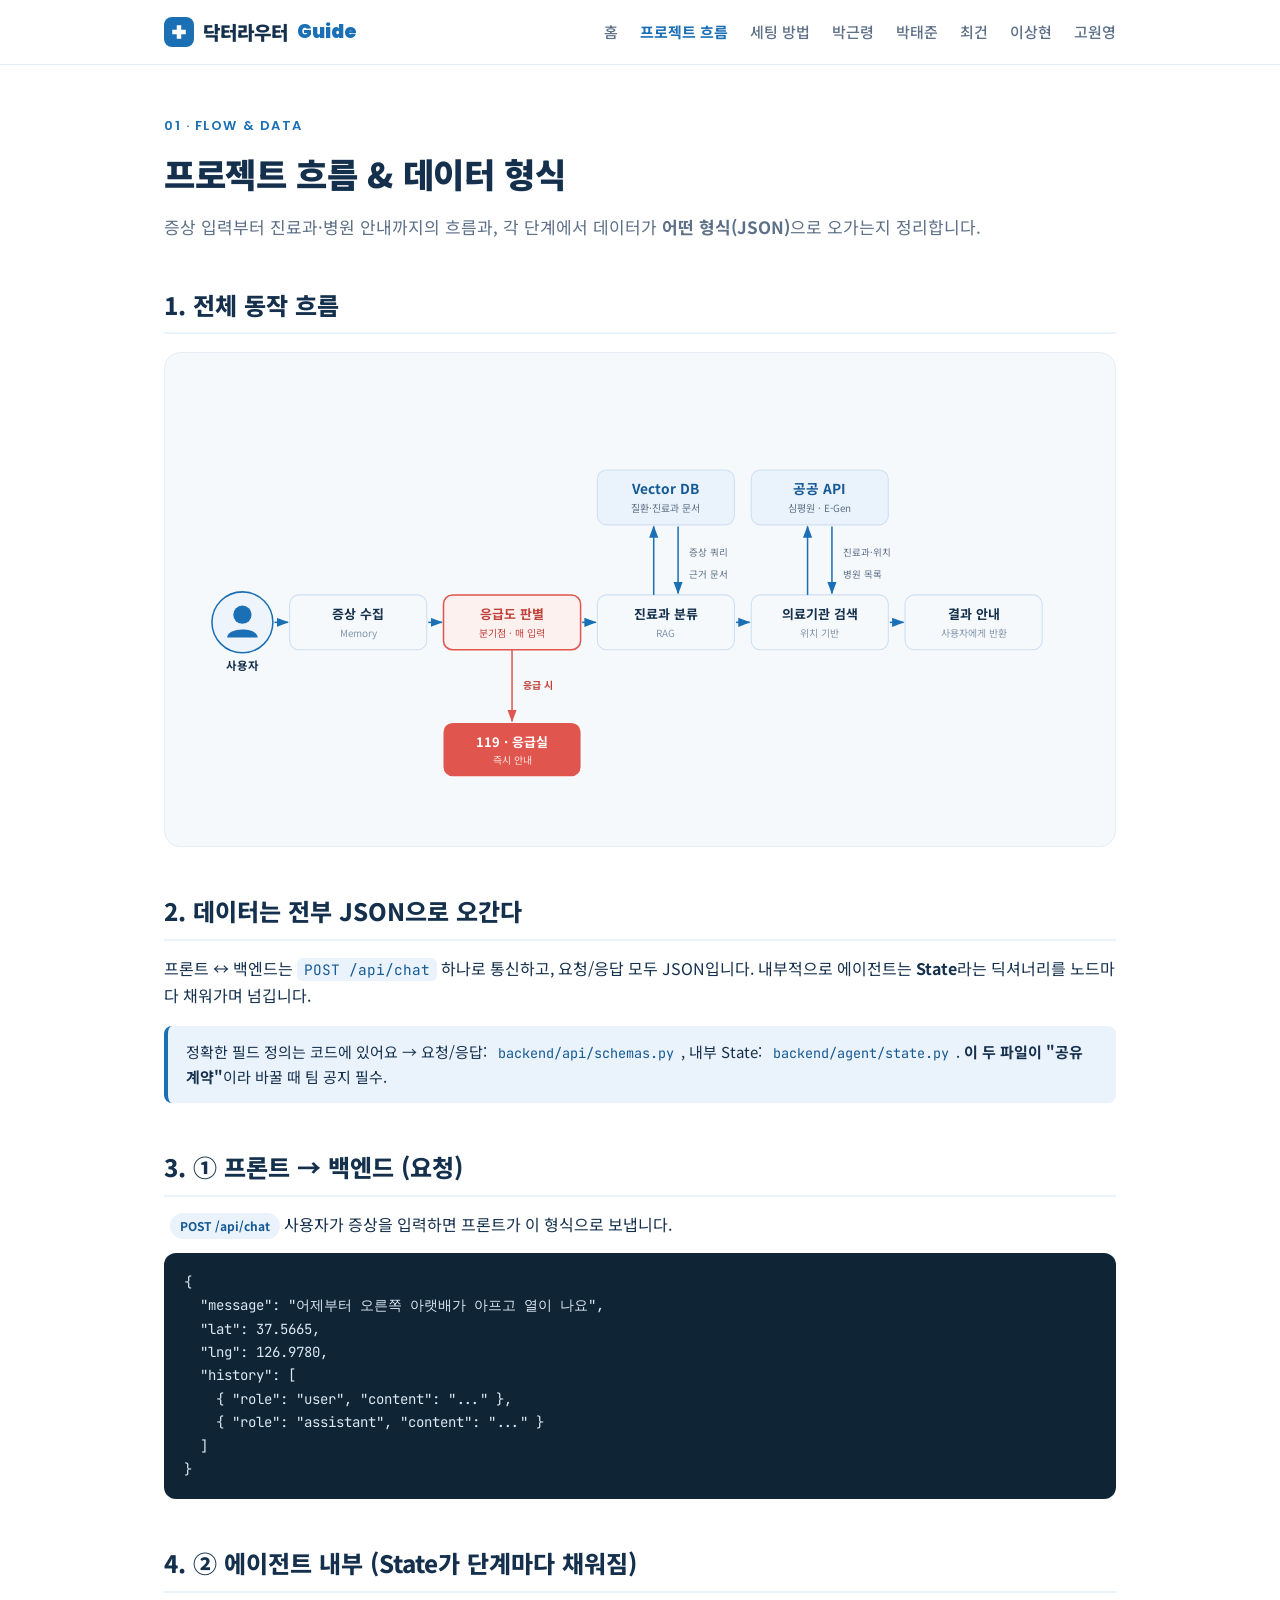
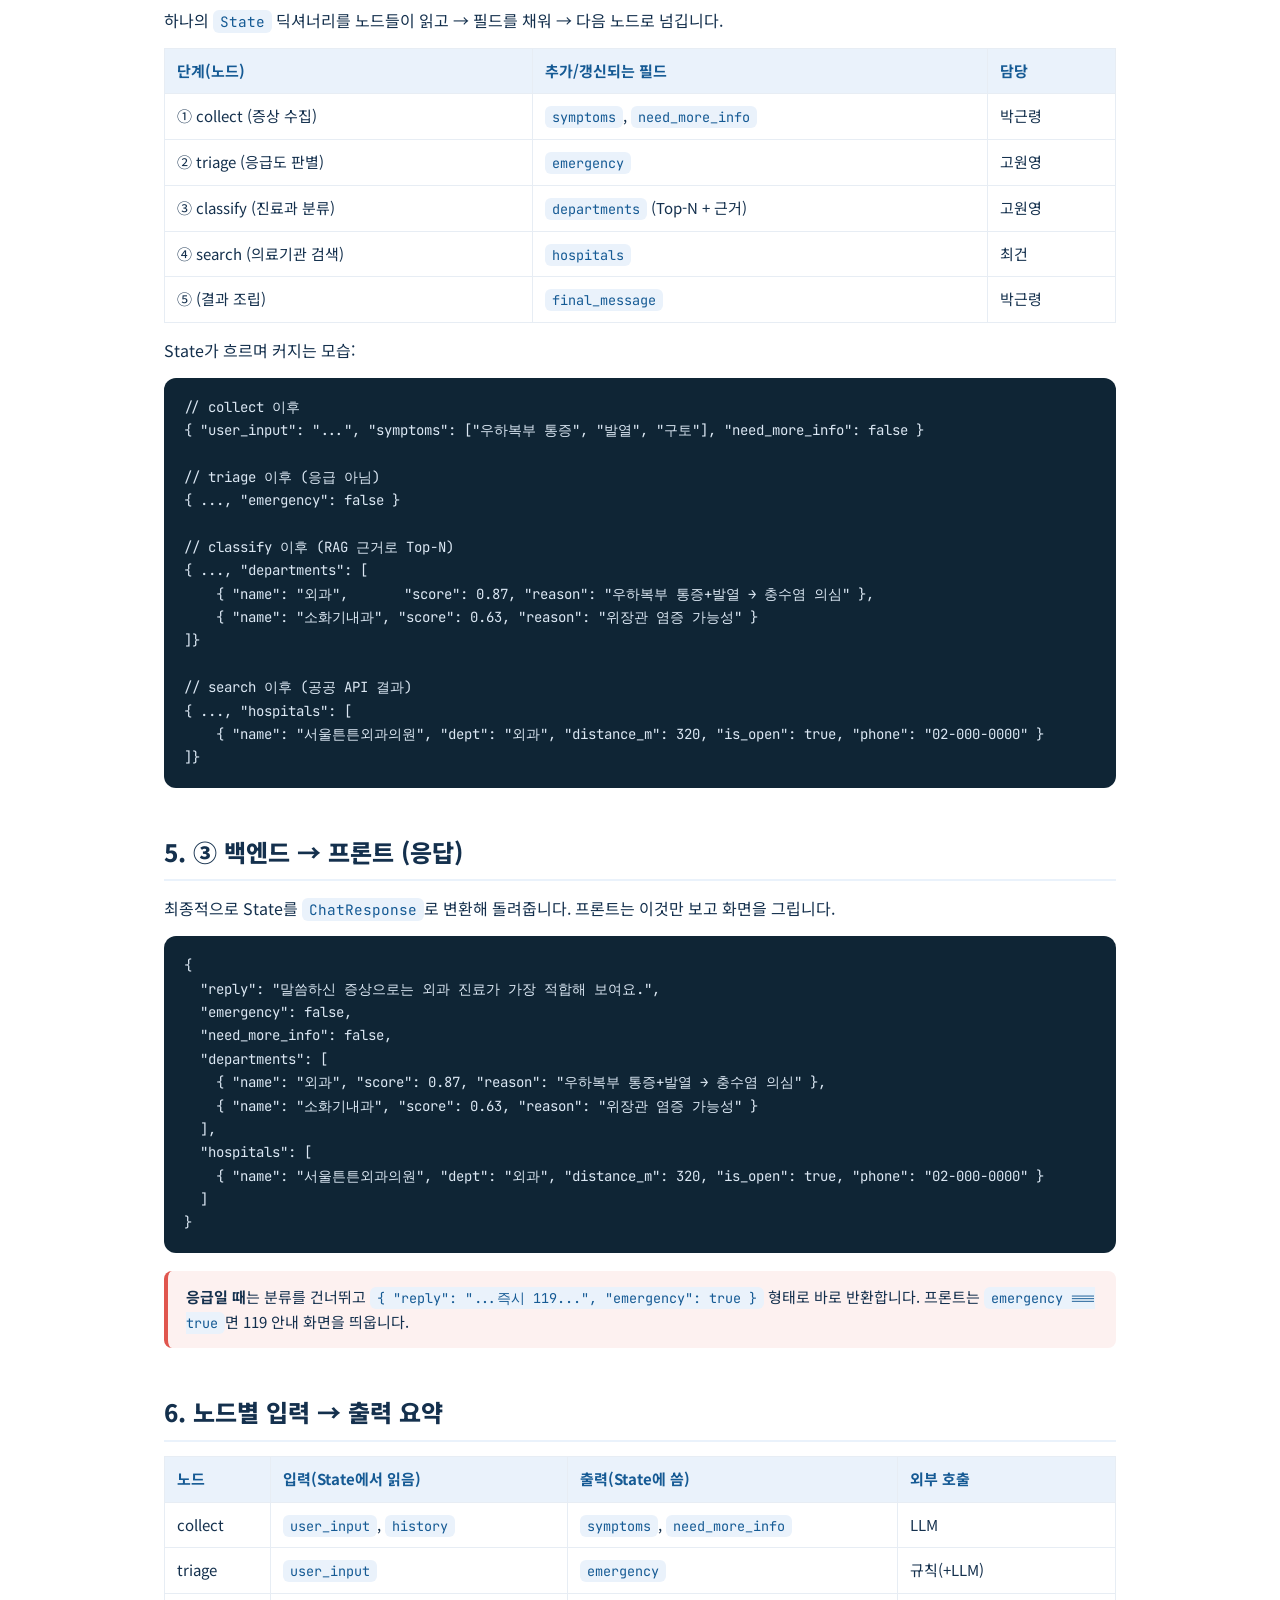
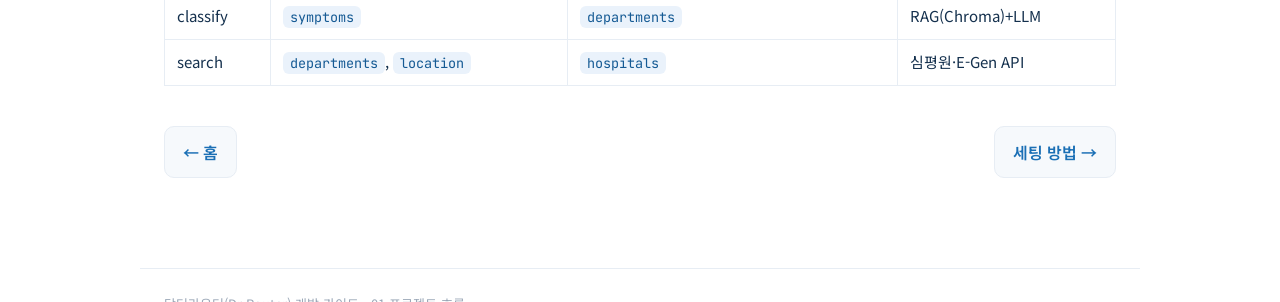
==== guide/flow.html @ 667096f0 "chore: 프로젝트 초기 구조 세팅" ====
<!doctype html>
<html lang="ko">
<head>
<meta charset="utf-8">
<meta name="viewport" content="width=device-width, initial-scale=1">
<title>프로젝트 흐름 · 닥터라우터 가이드</title>
<link rel="stylesheet" href="https://fonts.googleapis.com/css2?family=Noto+Sans+KR:wght@400;500;700;900&family=Poppins:wght@600;700&family=JetBrains+Mono:wght@400;600&display=swap">
<link rel="stylesheet" href="assets/guide.css">
</head>
<body>
<header class="nav"><div class="nav-in">
  <span class="brand"><span class="mark"><svg width="18" height="18" viewBox="0 0 24 24"><path d="M9 3h6v6h6v6h-6v6H9v-6H3V9h6z" fill="#fff"/></svg></span>닥터라우터 <span class="en">Guide</span></span>
  <a class="item" href="index.html">홈</a>
  <a class="item active" href="flow.html">프로젝트 흐름</a>
  <a class="item" href="setup.html">세팅 방법</a>
  <a class="item" href="role-a.html">박근령</a>
  <a class="item" href="role-b.html">박태준</a>
  <a class="item" href="role-c.html">최건</a>
  <a class="item" href="role-d.html">이상현</a>
  <a class="item" href="role-e.html">고원영</a>
</div></header>

<main class="wrap">
  <p class="eyebrow">01 · Flow &amp; Data</p>
  <h1>프로젝트 흐름 &amp; 데이터 형식</h1>
  <p class="lead">증상 입력부터 진료과·병원 안내까지의 흐름과, 각 단계에서 데이터가 <b>어떤 형식(JSON)</b>으로 오가는지 정리합니다.</p>

  <h2>1. 전체 동작 흐름</h2>
  <div class="diagram">
    <svg viewBox="0 0 1200 600" xmlns="http://www.w3.org/2000/svg">
      <defs>
        <marker id="bh" markerWidth="10" markerHeight="8" refX="7.5" refY="3" orient="auto"><path d="M0,0 L8,3 L0,6 Z" fill="#1a6fb5"/></marker>
        <marker id="rh" markerWidth="10" markerHeight="8" refX="7.5" refY="3" orient="auto"><path d="M0,0 L8,3 L0,6 Z" fill="#e0564e"/></marker>
      </defs>
      <rect x="544" y="130" width="180" height="72" rx="12" fill="#eaf2fb" stroke="#cfe0f2" stroke-width="1.5"/>
      <text x="634" y="162" text-anchor="middle" font-size="18" font-weight="700" fill="#155a94">Vector DB</text>
      <text x="634" y="185" text-anchor="middle" font-size="13" fill="#5d7088">질환·진료과 문서</text>
      <rect x="746" y="130" width="180" height="72" rx="12" fill="#eaf2fb" stroke="#cfe0f2" stroke-width="1.5"/>
      <text x="836" y="162" text-anchor="middle" font-size="18" font-weight="700" fill="#155a94">공공 API</text>
      <text x="836" y="185" text-anchor="middle" font-size="13" fill="#5d7088">심평원 · E-Gen</text>
      <circle cx="78" cy="330" r="40" fill="#eef4fb" stroke="#1a6fb5" stroke-width="2"/>
      <circle cx="78" cy="320" r="12" fill="#1a6fb5"/><path d="M58 350 C58 336 98 336 98 350 Z" fill="#1a6fb5"/>
      <text x="78" y="392" text-anchor="middle" font-size="15" font-weight="700" fill="#14304d">사용자</text>
      <rect x="140" y="294" width="180" height="72" rx="12" fill="#f6f9fc" stroke="#cfe0f2" stroke-width="1.5"/>
      <text x="230" y="326" text-anchor="middle" font-size="17" font-weight="700" fill="#14304d">증상 수집</text>
      <text x="230" y="349" text-anchor="middle" font-size="13" fill="#8396ac">Memory</text>
      <rect x="342" y="294" width="180" height="72" rx="12" fill="#fdf1f0" stroke="#e0564e" stroke-width="2"/>
      <text x="432" y="326" text-anchor="middle" font-size="17" font-weight="700" fill="#c0433b">응급도 판별</text>
      <text x="432" y="349" text-anchor="middle" font-size="13" fill="#c0433b">분기점 · 매 입력</text>
      <rect x="544" y="294" width="180" height="72" rx="12" fill="#f6f9fc" stroke="#cfe0f2" stroke-width="1.5"/>
      <text x="634" y="326" text-anchor="middle" font-size="17" font-weight="700" fill="#14304d">진료과 분류</text>
      <text x="634" y="349" text-anchor="middle" font-size="13" fill="#8396ac">RAG</text>
      <rect x="746" y="294" width="180" height="72" rx="12" fill="#f6f9fc" stroke="#cfe0f2" stroke-width="1.5"/>
      <text x="836" y="326" text-anchor="middle" font-size="17" font-weight="700" fill="#14304d">의료기관 검색</text>
      <text x="836" y="349" text-anchor="middle" font-size="13" fill="#8396ac">위치 기반</text>
      <rect x="948" y="294" width="180" height="72" rx="12" fill="#f6f9fc" stroke="#cfe0f2" stroke-width="1.5"/>
      <text x="1038" y="326" text-anchor="middle" font-size="17" font-weight="700" fill="#14304d">결과 안내</text>
      <text x="1038" y="349" text-anchor="middle" font-size="13" fill="#8396ac">사용자에게 반환</text>
      <rect x="342" y="462" width="180" height="70" rx="12" fill="#e0564e"/>
      <text x="432" y="494" text-anchor="middle" font-size="17" font-weight="700" fill="#ffffff">119 · 응급실</text>
      <text x="432" y="516" text-anchor="middle" font-size="13" fill="#ffe3e0">즉시 안내</text>
      <line x1="120" y1="330" x2="138" y2="330" stroke="#1a6fb5" stroke-width="2" marker-end="url(#bh)"/>
      <line x1="322" y1="330" x2="340" y2="330" stroke="#1a6fb5" stroke-width="2" marker-end="url(#bh)"/>
      <line x1="524" y1="330" x2="542" y2="330" stroke="#1a6fb5" stroke-width="2" marker-end="url(#bh)"/>
      <line x1="726" y1="330" x2="744" y2="330" stroke="#1a6fb5" stroke-width="2" marker-end="url(#bh)"/>
      <line x1="928" y1="330" x2="946" y2="330" stroke="#1a6fb5" stroke-width="2" marker-end="url(#bh)"/>
      <line x1="618" y1="294" x2="618" y2="204" stroke="#1a6fb5" stroke-width="2" marker-end="url(#bh)"/>
      <line x1="650" y1="204" x2="650" y2="292" stroke="#1a6fb5" stroke-width="2" marker-end="url(#bh)"/>
      <text x="664" y="243" font-size="12.5" fill="#5d7088">증상 쿼리</text>
      <text x="664" y="272" font-size="12.5" fill="#5d7088">근거 문서</text>
      <line x1="820" y1="294" x2="820" y2="204" stroke="#1a6fb5" stroke-width="2" marker-end="url(#bh)"/>
      <line x1="852" y1="204" x2="852" y2="292" stroke="#1a6fb5" stroke-width="2" marker-end="url(#bh)"/>
      <text x="866" y="243" font-size="12.5" fill="#5d7088">진료과·위치</text>
      <text x="866" y="272" font-size="12.5" fill="#5d7088">병원 목록</text>
      <line x1="432" y1="366" x2="432" y2="460" stroke="#e0564e" stroke-width="2" marker-end="url(#rh)"/>
      <text x="446" y="418" font-size="13" font-weight="700" fill="#c0433b">응급 시</text>
    </svg>
  </div>

  <h2>2. 데이터는 전부 JSON으로 오간다</h2>
  <p>프론트 ↔ 백엔드는 <code>POST /api/chat</code> 하나로 통신하고, 요청/응답 모두 JSON입니다.
  내부적으로 에이전트는 <b>State</b>라는 딕셔너리를 노드마다 채워가며 넘깁니다.</p>
  <div class="callout">정확한 필드 정의는 코드에 있어요 → 요청/응답: <code>backend/api/schemas.py</code>, 내부 State: <code>backend/agent/state.py</code>. <b>이 두 파일이 "공유 계약"</b>이라 바꿀 때 팀 공지 필수.</div>

  <h2>3. ① 프론트 → 백엔드 (요청)</h2>
  <p><span class="badge">POST /api/chat</span> 사용자가 증상을 입력하면 프론트가 이 형식으로 보냅니다.</p>
<pre><code>{
  "message": "어제부터 오른쪽 아랫배가 아프고 열이 나요",
  "lat": 37.5665,
  "lng": 126.9780,
  "history": [
    { "role": "user", "content": "..." },
    { "role": "assistant", "content": "..." }
  ]
}</code></pre>

  <h2>4. ② 에이전트 내부 (State가 단계마다 채워짐)</h2>
  <p>하나의 <code>State</code> 딕셔너리를 노드들이 읽고 → 필드를 채워 → 다음 노드로 넘깁니다.</p>
  <table>
    <tr><th>단계(노드)</th><th>추가/갱신되는 필드</th><th>담당</th></tr>
    <tr><td>① collect (증상 수집)</td><td><code>symptoms</code>, <code>need_more_info</code></td><td>박근령</td></tr>
    <tr><td>② triage (응급도 판별)</td><td><code>emergency</code></td><td>고원영</td></tr>
    <tr><td>③ classify (진료과 분류)</td><td><code>departments</code> (Top-N + 근거)</td><td>고원영</td></tr>
    <tr><td>④ search (의료기관 검색)</td><td><code>hospitals</code></td><td>최건</td></tr>
    <tr><td>⑤ (결과 조립)</td><td><code>final_message</code></td><td>박근령</td></tr>
  </table>
  <p>State가 흐르며 커지는 모습:</p>
<pre><code>// collect 이후
{ "user_input": "...", "symptoms": ["우하복부 통증", "발열", "구토"], "need_more_info": false }

// triage 이후 (응급 아님)
{ ..., "emergency": false }

// classify 이후 (RAG 근거로 Top-N)
{ ..., "departments": [
    { "name": "외과",       "score": 0.87, "reason": "우하복부 통증+발열 → 충수염 의심" },
    { "name": "소화기내과", "score": 0.63, "reason": "위장관 염증 가능성" }
]}

// search 이후 (공공 API 결과)
{ ..., "hospitals": [
    { "name": "서울튼튼외과의원", "dept": "외과", "distance_m": 320, "is_open": true, "phone": "02-000-0000" }
]}</code></pre>

  <h2>5. ③ 백엔드 → 프론트 (응답)</h2>
  <p>최종적으로 State를 <code>ChatResponse</code>로 변환해 돌려줍니다. 프론트는 이것만 보고 화면을 그립니다.</p>
<pre><code>{
  "reply": "말씀하신 증상으로는 외과 진료가 가장 적합해 보여요.",
  "emergency": false,
  "need_more_info": false,
  "departments": [
    { "name": "외과", "score": 0.87, "reason": "우하복부 통증+발열 → 충수염 의심" },
    { "name": "소화기내과", "score": 0.63, "reason": "위장관 염증 가능성" }
  ],
  "hospitals": [
    { "name": "서울튼튼외과의원", "dept": "외과", "distance_m": 320, "is_open": true, "phone": "02-000-0000" }
  ]
}</code></pre>
  <div class="callout warn"><b>응급일 때</b>는 분류를 건너뛰고 <code>{ "reply": "...즉시 119...", "emergency": true }</code> 형태로 바로 반환합니다. 프론트는 <code>emergency === true</code>면 119 안내 화면을 띄웁니다.</div>

  <h2>6. 노드별 입력 → 출력 요약</h2>
  <table>
    <tr><th>노드</th><th>입력(State에서 읽음)</th><th>출력(State에 씀)</th><th>외부 호출</th></tr>
    <tr><td>collect</td><td><code>user_input</code>, <code>history</code></td><td><code>symptoms</code>, <code>need_more_info</code></td><td>LLM</td></tr>
    <tr><td>triage</td><td><code>user_input</code></td><td><code>emergency</code></td><td>규칙(+LLM)</td></tr>
    <tr><td>classify</td><td><code>symptoms</code></td><td><code>departments</code></td><td>RAG(Chroma)+LLM</td></tr>
    <tr><td>search</td><td><code>departments</code>, <code>location</code></td><td><code>hospitals</code></td><td>심평원·E-Gen API</td></tr>
  </table>

  <div class="pager">
    <a href="index.html">← 홈</a>
    <a href="setup.html">세팅 방법 →</a>
  </div>
</main>
<div class="footer">닥터라우터(Dr.Router) 개발 가이드 · 01 프로젝트 흐름</div>
</body>
</html>
---- guide/assets/guide.css ----
:root{
  --blue:#1a6fb5; --blue-d:#155a94; --ink:#14304d; --muted:#5d7088;
  --bg:#ffffff; --panel:#f6f9fc; --line:#e7edf4; --soft:#eaf2fb; --red:#e0564e; --green:#2e9e6b;
  --code-bg:#0f2535; --code-fg:#dbe7f3;
}
*{box-sizing:border-box}
body{margin:0;font-family:'Noto Sans KR',sans-serif;color:var(--ink);background:var(--bg);line-height:1.65}
a{color:var(--blue);text-decoration:none}
code{font-family:'JetBrains Mono','D2Coding',Consolas,monospace}

.nav{position:sticky;top:0;z-index:20;background:rgba(255,255,255,.95);backdrop-filter:blur(8px);border-bottom:1px solid var(--line)}
.nav-in{max-width:1000px;margin:0 auto;padding:0 24px;min-height:64px;display:flex;align-items:center;gap:22px;flex-wrap:wrap}
.brand{font-weight:900;font-size:19px;display:flex;align-items:center;gap:9px;margin-right:auto}
.brand .mark{width:30px;height:30px;border-radius:8px;background:var(--blue);display:flex;align-items:center;justify-content:center}
.brand .en{font-family:'Poppins',sans-serif;color:var(--blue)}
.nav a.item{color:var(--muted);font-weight:500;font-size:15px;padding:6px 0}
.nav a.item:hover,.nav a.item.active{color:var(--blue);font-weight:700}

.wrap{max-width:1000px;margin:0 auto;padding:40px 24px 90px}
.eyebrow{font-family:'Poppins',sans-serif;letter-spacing:.12em;text-transform:uppercase;color:var(--blue);font-weight:600;font-size:13px}
h1{font-size:34px;font-weight:900;margin:8px 0 10px;letter-spacing:-.01em}
h2{font-size:24px;font-weight:800;margin:44px 0 14px;border-bottom:2px solid var(--soft);padding-bottom:8px}
h3{font-size:19px;font-weight:700;margin:26px 0 8px}
.lead{color:var(--muted);font-size:17px;margin:0 0 10px}
p{margin:10px 0}

.cards{display:grid;grid-template-columns:repeat(2,1fr);gap:16px;margin-top:26px}
.card{display:block;background:var(--panel);border:1px solid var(--line);border-radius:16px;padding:22px;transition:.15s}
.card:hover{border-color:var(--blue);transform:translateY(-2px)}
.card .k{font-family:'Poppins',sans-serif;font-size:13px;color:var(--blue);font-weight:600}
.card .t{font-weight:700;font-size:18px;color:var(--ink);margin:4px 0 4px}
.card .d{color:var(--muted);font-size:14px}

pre{background:var(--code-bg);color:var(--code-fg);border-radius:12px;padding:18px 20px;overflow:auto;font-size:14px;line-height:1.6}
pre code{color:inherit;background:none;padding:0}
:not(pre)>code{background:var(--soft);color:var(--blue-d);padding:2px 7px;border-radius:6px;font-size:.9em}

table{width:100%;border-collapse:collapse;margin:14px 0;font-size:15px}
th,td{border:1px solid var(--line);padding:10px 12px;text-align:left;vertical-align:top}
th{background:var(--soft);color:var(--blue-d)}
td code{white-space:nowrap}

.callout{border-left:4px solid var(--blue);background:var(--soft);border-radius:8px;padding:14px 18px;margin:18px 0;font-size:15px}
.callout.warn{border-color:var(--red);background:#fdf1f0}
.callout.ok{border-color:var(--green);background:#e9f7ef}

.step{display:flex;gap:16px;margin:20px 0}
.step .n{flex:none;width:34px;height:34px;border-radius:50%;background:var(--blue);color:#fff;font-weight:700;display:flex;align-items:center;justify-content:center}
.step .b{flex:1;min-width:0}
.step .b h3{margin-top:2px}

.badge{display:inline-block;background:var(--soft);color:var(--blue-d);font-size:12px;font-weight:700;padding:3px 10px;border-radius:999px;margin-left:6px}
.diagram{background:var(--panel);border:1px solid var(--line);border-radius:16px;padding:18px;overflow-x:auto;margin:18px 0}
.diagram svg{width:100%;min-width:760px;height:auto;display:block}

.footer{max-width:1000px;margin:0 auto;padding:24px;color:#9aa7b7;font-size:13px;border-top:1px solid var(--line)}
.pager{display:flex;justify-content:space-between;margin-top:40px;gap:12px}
.pager a{background:var(--panel);border:1px solid var(--line);border-radius:10px;padding:12px 18px;font-weight:600}

@media(max-width:640px){.cards{grid-template-columns:1fr}.nav-in{padding:10px 20px;gap:14px}.nav .brand{margin-right:0;width:100%}}
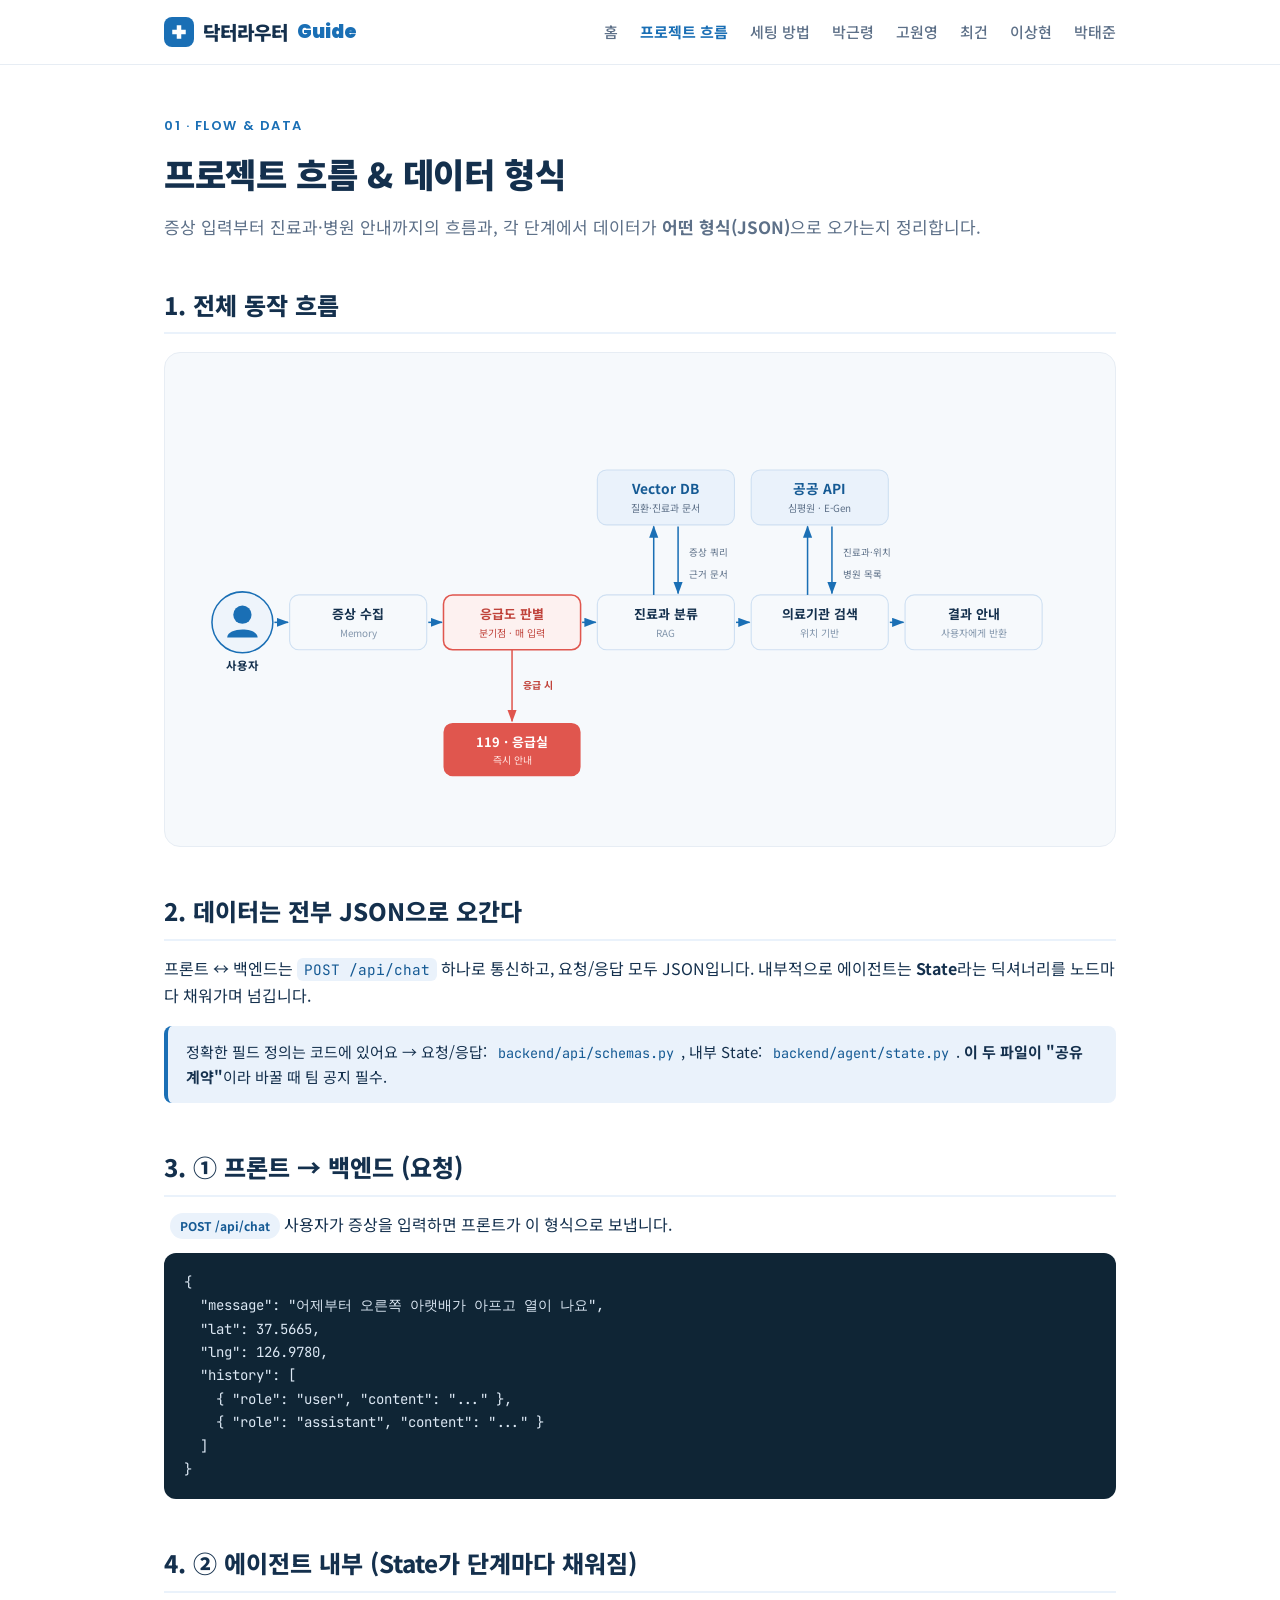
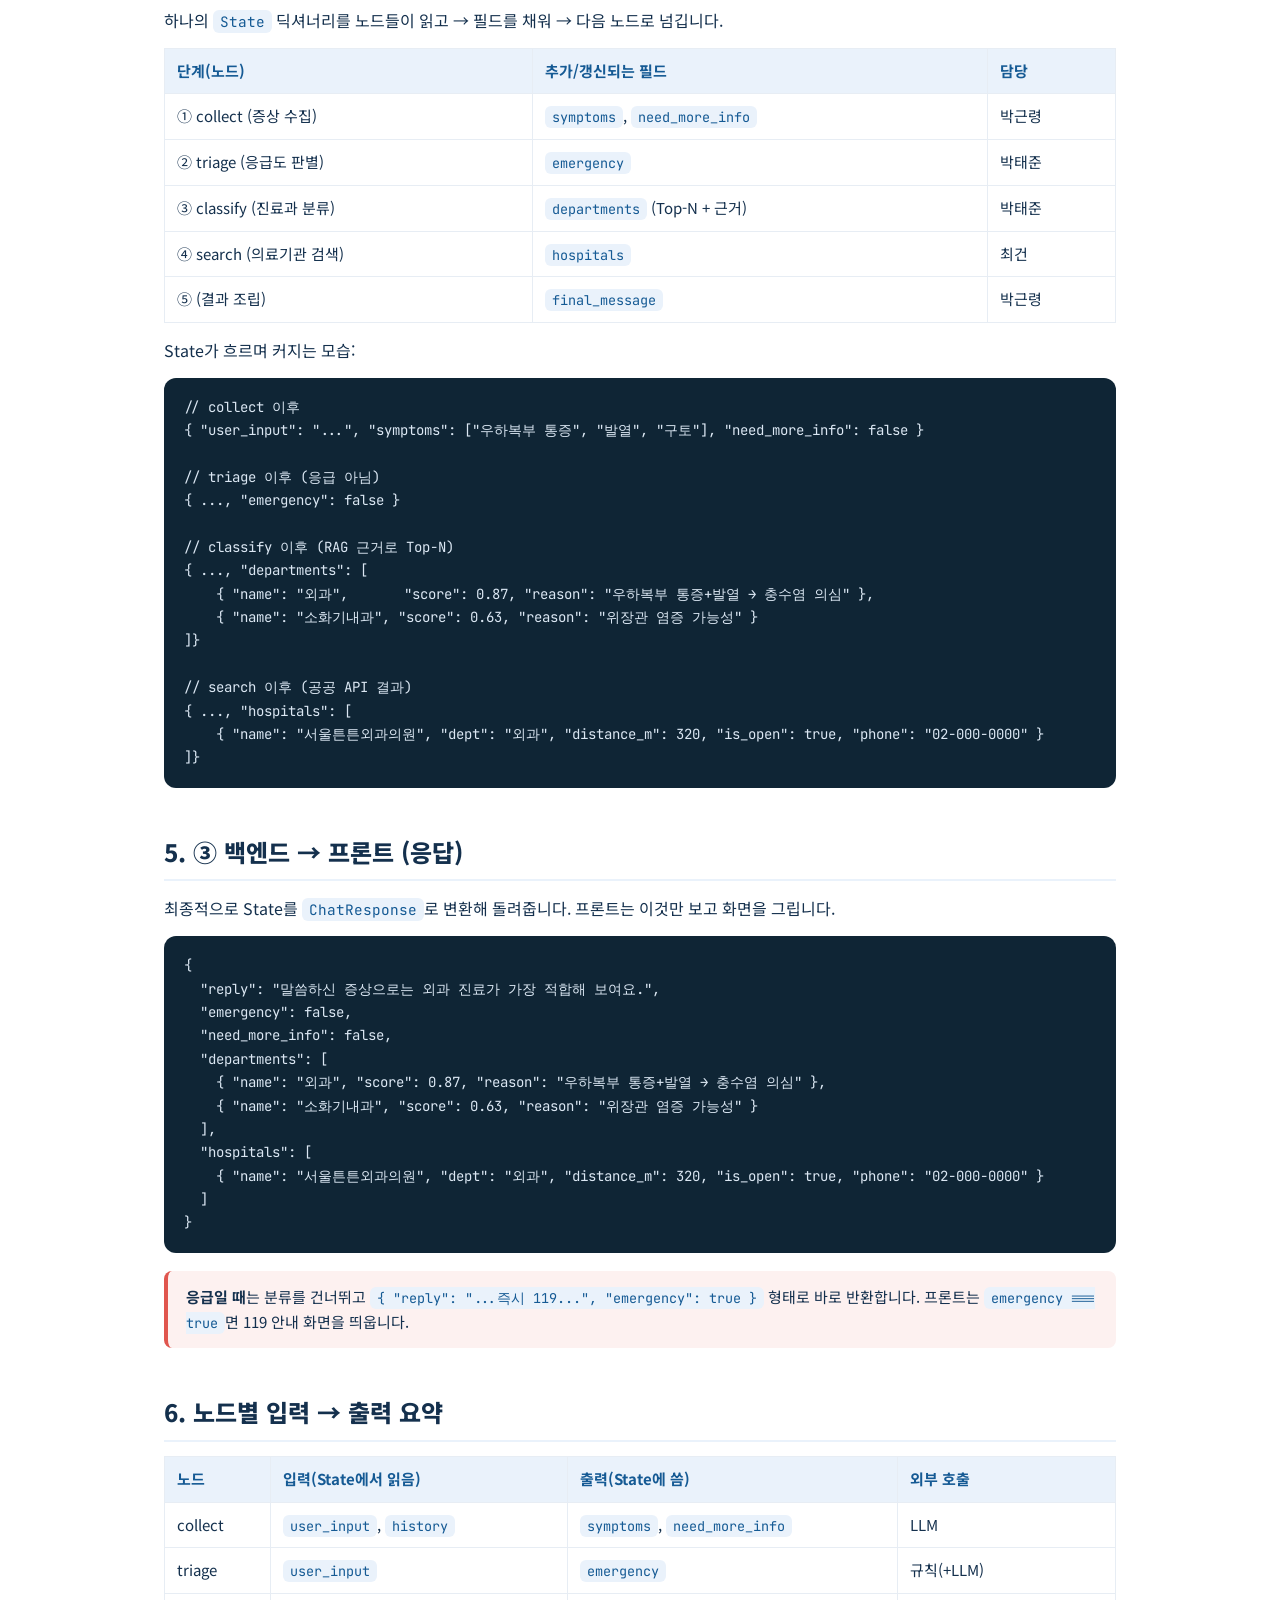
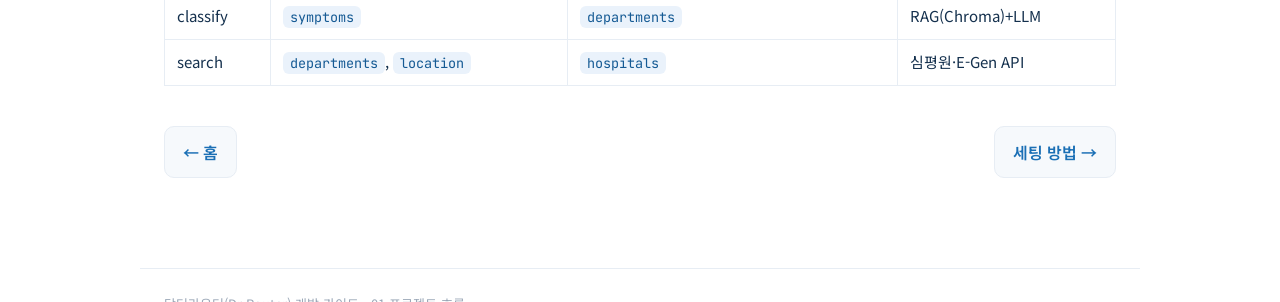
==== commit 6fdc0ca3: "docs: 박태준<->고원영 역할 맞교환 반영 Co-Authored-By: Claude Opus 4.8 <noreply@anthropic.com>" ====
--- a/guide/flow.html
+++ b/guide/flow.html
@@ -14,10 +14,10 @@
   <a class="item active" href="flow.html">프로젝트 흐름</a>
   <a class="item" href="setup.html">세팅 방법</a>
   <a class="item" href="role-a.html">박근령</a>
-  <a class="item" href="role-b.html">박태준</a>
+  <a class="item" href="role-b.html">고원영</a>
   <a class="item" href="role-c.html">최건</a>
   <a class="item" href="role-d.html">이상현</a>
-  <a class="item" href="role-e.html">고원영</a>
+  <a class="item" href="role-e.html">박태준</a>
 </div></header>
 
 <main class="wrap">
@@ -99,8 +99,8 @@
   <table>
     <tr><th>단계(노드)</th><th>추가/갱신되는 필드</th><th>담당</th></tr>
     <tr><td>① collect (증상 수집)</td><td><code>symptoms</code>, <code>need_more_info</code></td><td>박근령</td></tr>
-    <tr><td>② triage (응급도 판별)</td><td><code>emergency</code></td><td>고원영</td></tr>
-    <tr><td>③ classify (진료과 분류)</td><td><code>departments</code> (Top-N + 근거)</td><td>고원영</td></tr>
+    <tr><td>② triage (응급도 판별)</td><td><code>emergency</code></td><td>박태준</td></tr>
+    <tr><td>③ classify (진료과 분류)</td><td><code>departments</code> (Top-N + 근거)</td><td>박태준</td></tr>
     <tr><td>④ search (의료기관 검색)</td><td><code>hospitals</code></td><td>최건</td></tr>
     <tr><td>⑤ (결과 조립)</td><td><code>final_message</code></td><td>박근령</td></tr>
   </table>
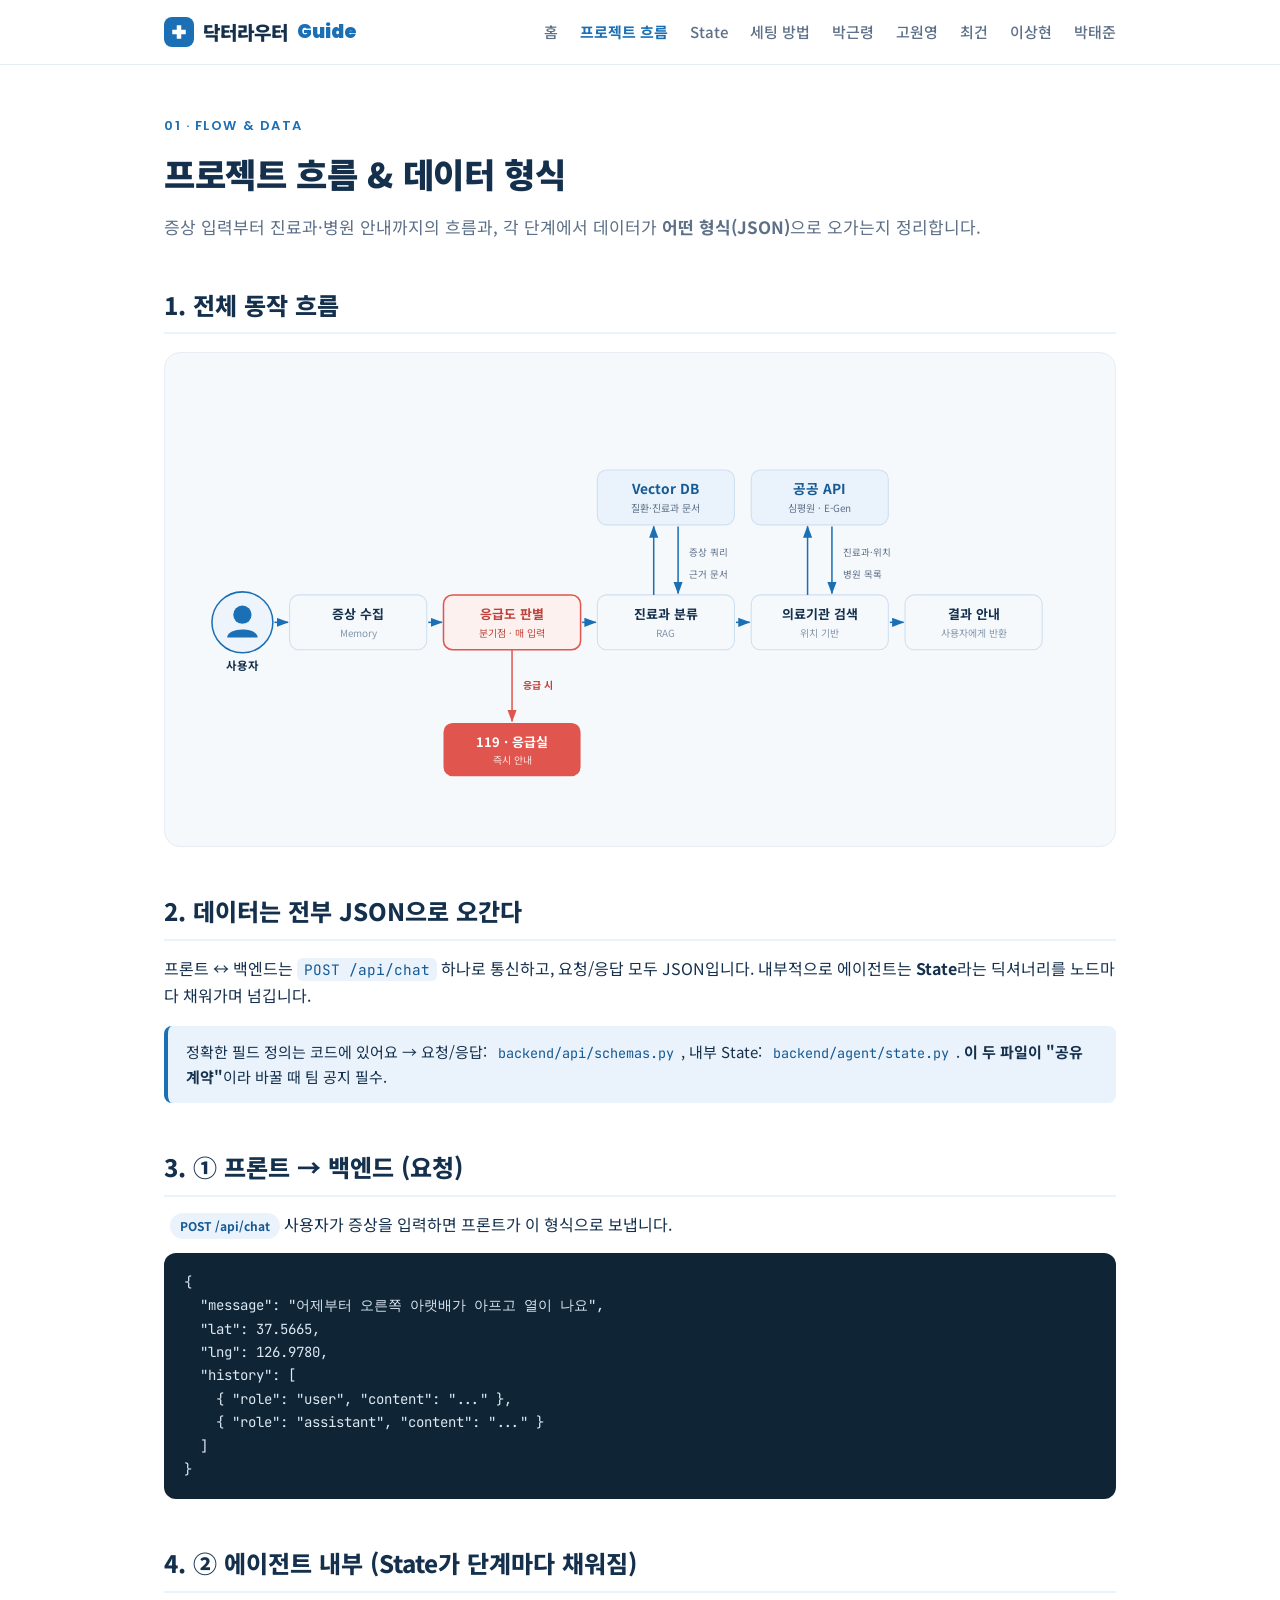
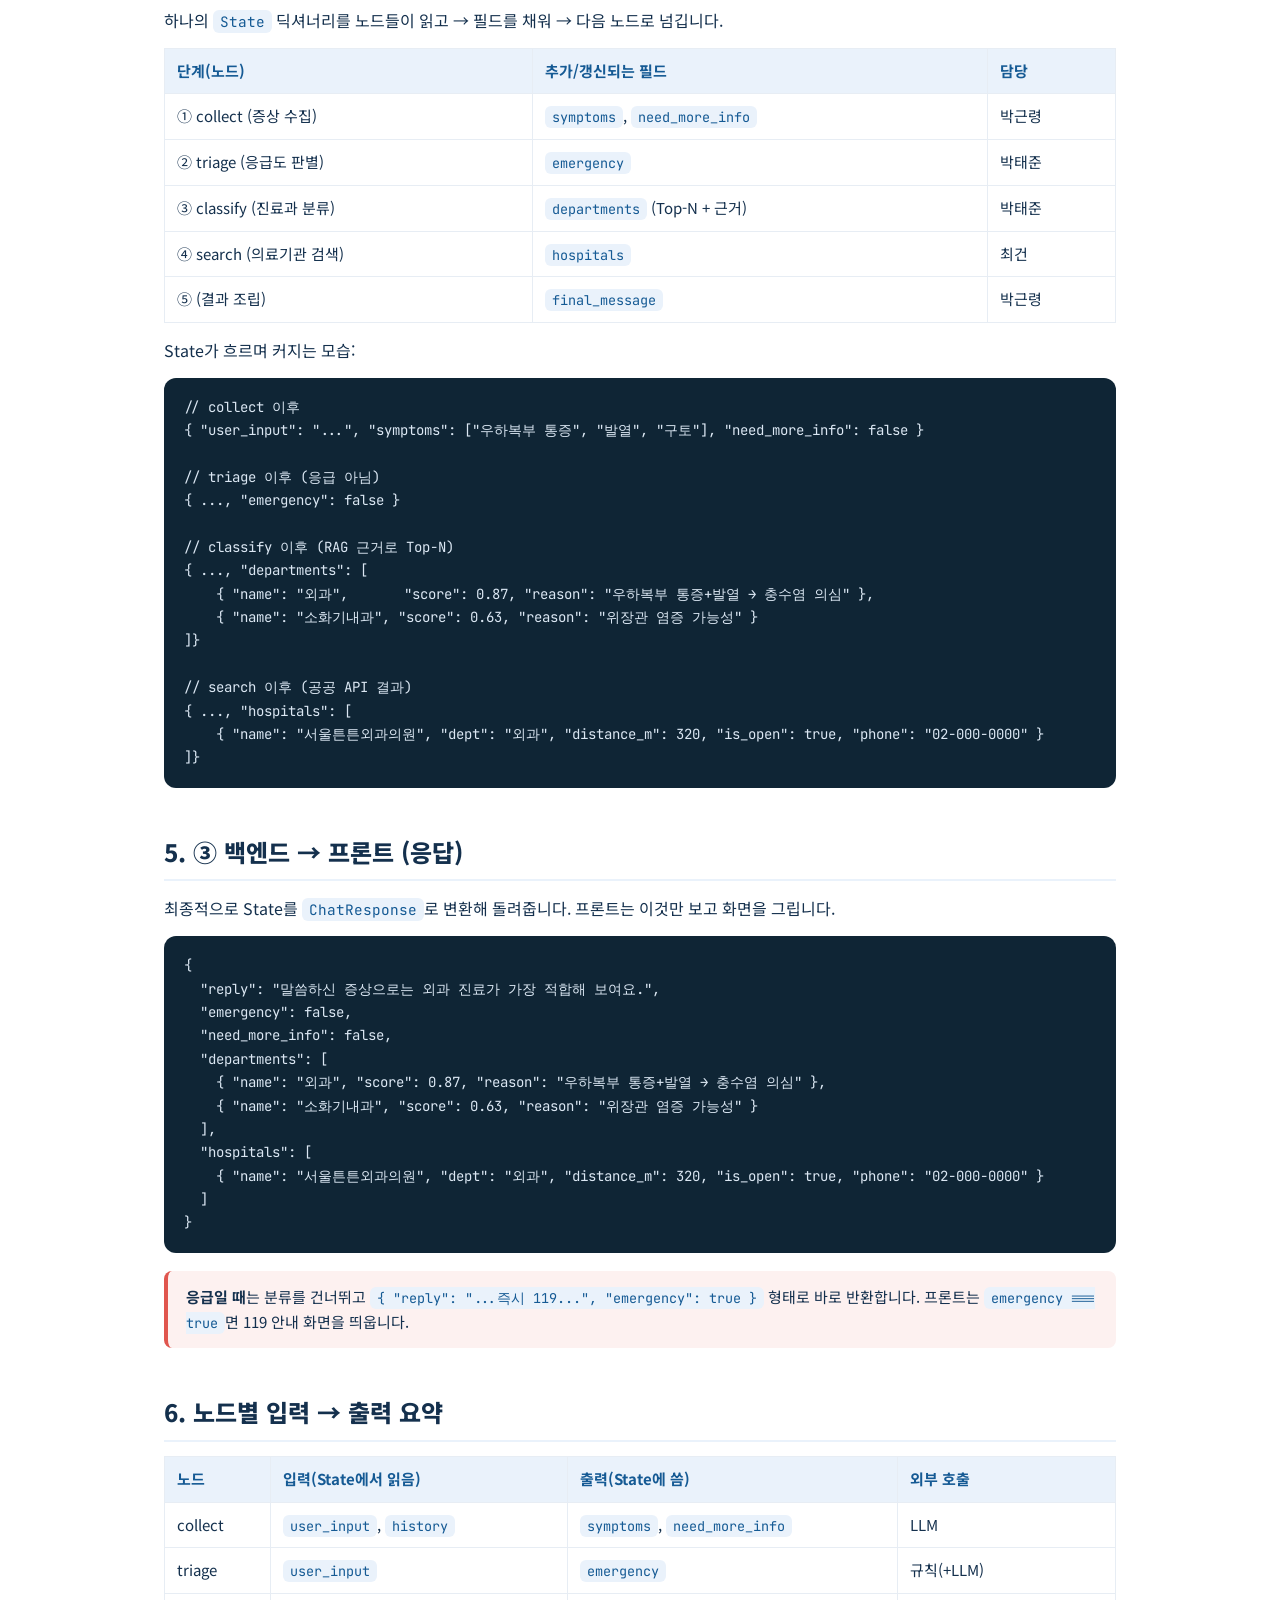
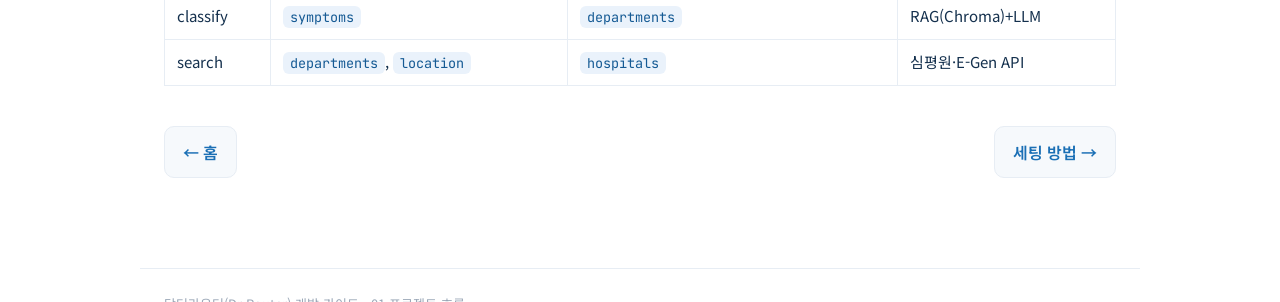
==== commit 2348c032: "docs: State 구조 가이드 페이지 추가 + 전 페이지 메뉴 연결 Co-Authored-By: Claude Opus 4.8 <noreply@anthropic.com>" ====
--- a/guide/flow.html
+++ b/guide/flow.html
@@ -12,6 +12,7 @@
   <span class="brand"><span class="mark"><svg width="18" height="18" viewBox="0 0 24 24"><path d="M9 3h6v6h6v6h-6v6H9v-6H3V9h6z" fill="#fff"/></svg></span>닥터라우터 <span class="en">Guide</span></span>
   <a class="item" href="index.html">홈</a>
   <a class="item active" href="flow.html">프로젝트 흐름</a>
+  <a class="item" href="state.html">State</a>
   <a class="item" href="setup.html">세팅 방법</a>
   <a class="item" href="role-a.html">박근령</a>
   <a class="item" href="role-b.html">고원영</a>
